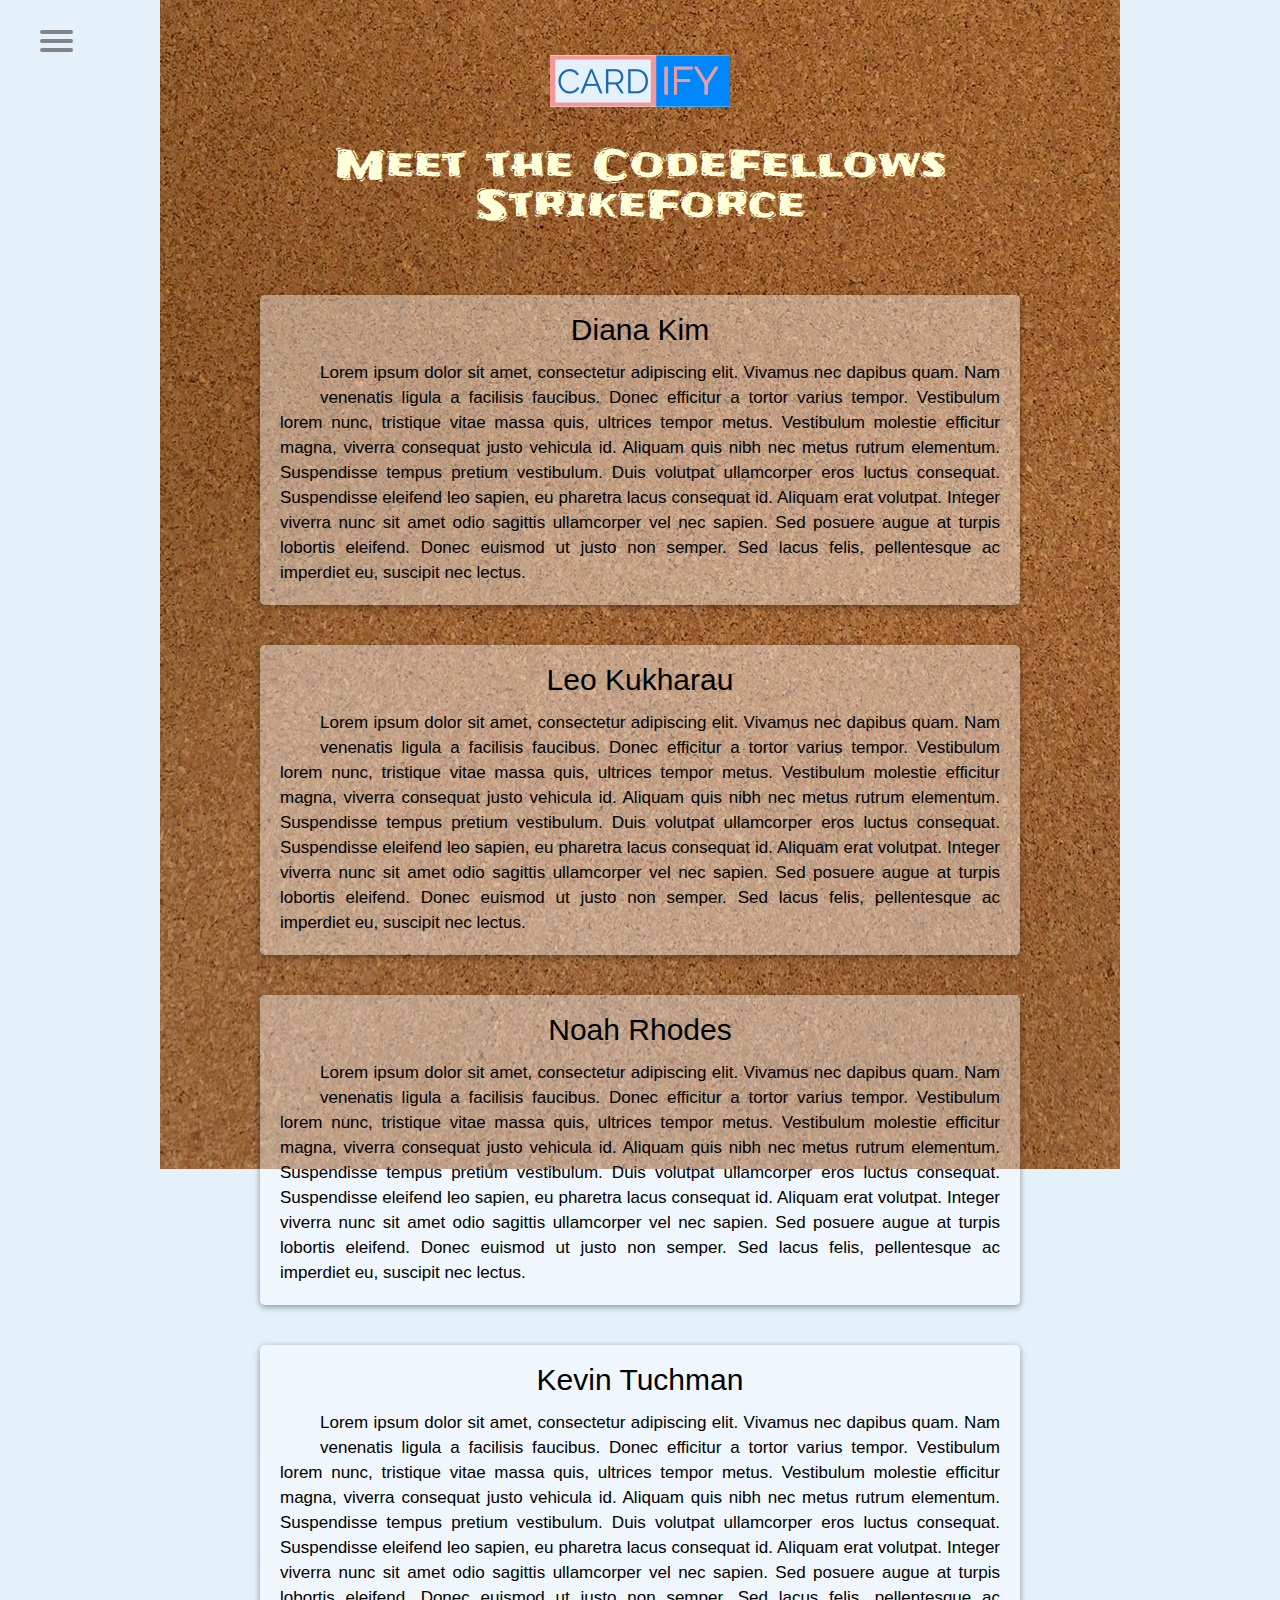
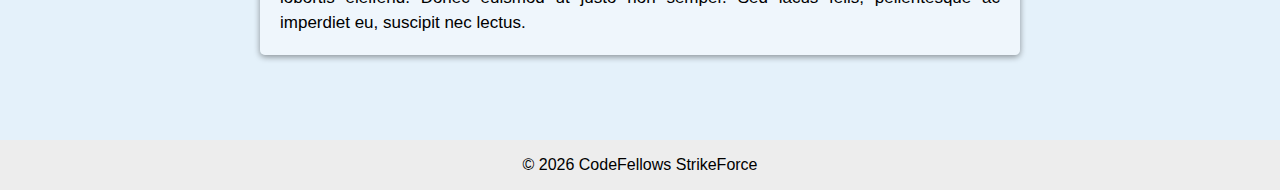
==== about.html @ d4878aa0 "logo in all every html page and markdown, new logo img file, and user stories updated" ====
<!DOCTYPE html>
<html lang="en">
  <head>
    <meta charset="utf-8" />
    <title></title>
    <link href="css/reset.css" type="text/css" rel="stylesheet" />
    <link href="css/layout.css" type="text/css" rel="stylesheet" />
    <link href="css/about.css" type="text/css" rel="stylesheet" />
    <link rel="icon" href="https://img.icons8.com/ios/100/000000/flashcards.png" type="image/x-icon">
  </head>

  <body>
    <header>
      <nav role="navigation">
        <div id="menuToggle">
          <input type="checkbox" />
          <span></span>
          <span></span>
          <span></span>
          <ul id="menu">
            <li><a href="index.html">START</a></li>
            <li><a href="add_new.html">ADD NEW CARDS</a></li>
            <li class="active"><a href="about.html">ABOUT</a></li>
          </ul>
        </div>
      </nav>
    </header>

    <main>
        <img id="cardify-logo" src="img/logo.png" alt="logo" title="cardify" />
      <div class="flex-container">
         <h1>Meet the CodeFellows StrikeForce</h1>
        <section>
          <h4>Diana Kim</h4>
          <a href="https://www.linkedin.com/in/diana-j-kim/"><img src="http://placehold.it/200x200"  alt=""></a>
          <p>Lorem ipsum dolor sit amet, consectetur adipiscing elit. Vivamus nec dapibus quam. Nam venenatis ligula a facilisis faucibus. Donec efficitur a tortor varius tempor. Vestibulum lorem nunc, tristique vitae massa quis, ultrices tempor metus. Vestibulum molestie efficitur magna, viverra consequat justo vehicula id. Aliquam quis nibh nec metus rutrum elementum. Suspendisse tempus pretium vestibulum. Duis volutpat ullamcorper eros luctus consequat. Suspendisse eleifend leo sapien, eu pharetra lacus consequat id. Aliquam erat volutpat. Integer viverra nunc sit amet odio sagittis ullamcorper vel nec sapien. Sed posuere augue at turpis lobortis eleifend. Donec euismod ut justo non semper. Sed lacus felis, pellentesque ac imperdiet eu, suscipit nec lectus.</p>
        </section>
        <section>
          <h4>Leo Kukharau</h4>
          <a href="https://www.linkedin.com/in/leo-kukharau/"><img src="http://placehold.it/200x200"  alt=""></a>
          <p>Lorem ipsum dolor sit amet, consectetur adipiscing elit. Vivamus nec dapibus quam. Nam venenatis ligula a facilisis faucibus. Donec efficitur a tortor varius tempor. Vestibulum lorem nunc, tristique vitae massa quis, ultrices tempor metus. Vestibulum molestie efficitur magna, viverra consequat justo vehicula id. Aliquam quis nibh nec metus rutrum elementum. Suspendisse tempus pretium vestibulum. Duis volutpat ullamcorper eros luctus consequat. Suspendisse eleifend leo sapien, eu pharetra lacus consequat id. Aliquam erat volutpat. Integer viverra nunc sit amet odio sagittis ullamcorper vel nec sapien. Sed posuere augue at turpis lobortis eleifend. Donec euismod ut justo non semper. Sed lacus felis, pellentesque ac imperdiet eu, suscipit nec lectus.</p>
        </section>
        <section>
          <h4>Noah Rhodes</h4>
          <a href="https://www.linkedin.com/in/noahmrhodes/"><img src="http://placehold.it/200x200"  alt=""></a>
          <p>Lorem ipsum dolor sit amet, consectetur adipiscing elit. Vivamus nec dapibus quam. Nam venenatis ligula a facilisis faucibus. Donec efficitur a tortor varius tempor. Vestibulum lorem nunc, tristique vitae massa quis, ultrices tempor metus. Vestibulum molestie efficitur magna, viverra consequat justo vehicula id. Aliquam quis nibh nec metus rutrum elementum. Suspendisse tempus pretium vestibulum. Duis volutpat ullamcorper eros luctus consequat. Suspendisse eleifend leo sapien, eu pharetra lacus consequat id. Aliquam erat volutpat. Integer viverra nunc sit amet odio sagittis ullamcorper vel nec sapien. Sed posuere augue at turpis lobortis eleifend. Donec euismod ut justo non semper. Sed lacus felis, pellentesque ac imperdiet eu, suscipit nec lectus.</p>
        </section>
        <section>
          <h4>Kevin Tuchman</h4>
          <a href="https://www.linkedin.com/in/kevin-tuchman-bb1125190/"><img src="http://placehold.it/200x200"  alt=""></a>
          <p>Lorem ipsum dolor sit amet, consectetur adipiscing elit. Vivamus nec dapibus quam. Nam venenatis ligula a facilisis faucibus. Donec efficitur a tortor varius tempor. Vestibulum lorem nunc, tristique vitae massa quis, ultrices tempor metus. Vestibulum molestie efficitur magna, viverra consequat justo vehicula id. Aliquam quis nibh nec metus rutrum elementum. Suspendisse tempus pretium vestibulum. Duis volutpat ullamcorper eros luctus consequat. Suspendisse eleifend leo sapien, eu pharetra lacus consequat id. Aliquam erat volutpat. Integer viverra nunc sit amet odio sagittis ullamcorper vel nec sapien. Sed posuere augue at turpis lobortis eleifend. Donec euismod ut justo non semper. Sed lacus felis, pellentesque ac imperdiet eu, suscipit nec lectus.</p>
        </section>
      </div>
    </main>

    <footer>
        <p id="year"></p>
    </footer>

    <script type="text/javascript" src="js/app.js"></script>
  </body>
</html>
---- css/layout.css ----
/* THIS FILE CONTAINS STYLING THAT IS APPLIED TO ALL PAGES:
please use it for stuff like headers, footers, nav etc that is not unique to one page */

@import url('https://fonts.googleapis.com/css?family=Frijole|Gloria+Hallelujah&display=swap');

html {
  font-family: "Avenir Next", "Avenir", sans-serif;
  background: #e4f1fa;
}

/* HEADER - START */
header {
  height: 0px;
}

/* NAV - HAMBURGER MENU - START */
#menuToggle {
  display: block;
  width: 100px;
  position: relative;
  top: 30px;
  left: 40px;
  z-index: 1;
  user-select: none; /* prevent text selection */
}
#menuToggle input {
  width: 40px;
  height: 32px;
  position: absolute;
  top: -7px;
  left: -5px;
  cursor: pointer;
  opacity: 0; /* hide this */
  z-index: 2; /* and place it over the hamburger */
  -webkit-touch-callout: none;
}
#menuToggle span {
  display: block;
  width: 33px;
  height: 4px;
  margin-bottom: 5px;
  position: relative;
  background: #838383;
  border-radius: 3px;
  z-index: 1;
  transform-origin: 4px 0px;
  transition: transform 0.5s cubic-bezier(0.77,0.2,0.05,1.0),
              background 0.5s cubic-bezier(0.77,0.2,0.05,1.0),
              opacity 0.55s ease;
}
#menuToggle span:first-child {
  transform-origin: 0% 0%;
}
#menuToggle span:nth-last-child(2) {
  transform-origin: 0% 100%;
}
/* Transform all the slices of hamburger into a crossmark */
#menuToggle input:checked ~ span {
  opacity: 1;
  transform: rotate(45deg) translate(-2px, -1px);
  background: #232323;
}
 /* But hide the middle one */
#menuToggle input:checked ~ span:nth-last-child(3) {
  opacity: 0;
  transform: rotate(0deg) scale(0.2, 0.2);
}
/* The last one should go the other direction */
#menuToggle input:checked ~ span:nth-last-child(2) {
  transform: rotate(-45deg) translate(0, -1px);
}
#menu {
  position: absolute;
  width: 200px;
  min-height: 1100px;
  margin: -100px 0 0 -50px;
  padding: 50px;
  padding-left: 30px;
  padding-top: 125px;
  background: #e4f1fa;
  list-style-type: none;
  -webkit-font-smoothing: antialiased; /* to stop flickering of text in safari */
  transform-origin: 0% 0%;
  transform: translate(-100%, 0);
  transition: transform 0.5s cubic-bezier(0.77,0.2,0.05,1.0);
}
#menu li {
  padding: 10px 0;
  font-size: 22px;
  overflow: hidden;
  white-space: nowrap;
}
#menu a {
  text-decoration: none;
  color: #232323;
  transition: color 0.3s ease;
}
#menu a:hover {
  color: rgb(5, 2, 177);
}
/* To make it slide in from the left */
#menuToggle input:checked ~ ul {
  transform: none;
}
/* NAV - HAMBURGER MENU - END */
/* HEADER - END */

/* MAIN - START*/
main {
  width: 960px;
  min-height: 1200px;
  margin: 0 auto;
  padding: 50px 0;
  text-align: center;
  background-image: url("../img/cork_board.jpg");
  background-repeat: no-repeat;
  background-attachment: fixed;
  background-position: center;
}

h1 {
  margin-bottom: 50px;
  font-family: 'Frijole', cursive;
  font-size: 40px;
  color: #ffffd9;
}
/* MAIN - END*/

/* FOOTER - START*/
footer {
  width: 100%;
  height: 50px;
  line-height: 50px;
  background: #ededed;
  text-align: center;
}
/* FOOTER - END*/

/* STYLING CLASSES */
/* post-it note style */
.post-it {
  display: flex;
  justify-content: center;
  align-items: center;
  font-family: 'Gloria Hallelujah', cursive;
  font-size: 25px;
  line-height: 30px;
  border: 1px solid #E8E8E8; 
  border-bottom-right-radius: 60px 5px; 
  background: -webkit-linear-gradient(-45deg, #f8f893 81%,#f5f591 82%,#f5f58d 82%,#f7f7c2 100%);
  box-shadow: 0px 2px 6px 0px rgba(0,0,0,0.4);
}
---- css/about.css ----
/* THIS FILE CONTAINS STYLING THAT IS UNIQUE TO about.html:
please use it for stuff like images, paragrphs etc that is unique to this page */

#cardify-logo {
  padding-top: 5px;
  padding-bottom: 20px;
  margin: auto;
}

.flex-container {
  display: flex;
  flex-direction: row;
  flex-wrap: wrap;
  justify-content: center;
  margin: 15px;
}

.flex-container > section {
  width: 720px;
  margin: 20px;
  padding: 20px;
  background: rgba(255, 255, 255, 0.4);
  box-shadow: 0px 2px 6px 0px rgba(0,0,0,0.4);
  border-radius: 5px;
}

.flex-container > section > h4 {
  font-size: 30px;
  margin-bottom: 15px;
}

.flex-container > section > a {
  float: left;
  margin: 10px 30px 10px 10px;
  box-shadow: 0px 2px 6px 0px rgba(0,0,0,0.4);
}

.flex-container > section > p {
  text-align: justify;
  font-size: 17px;
  line-height: 25px;
}
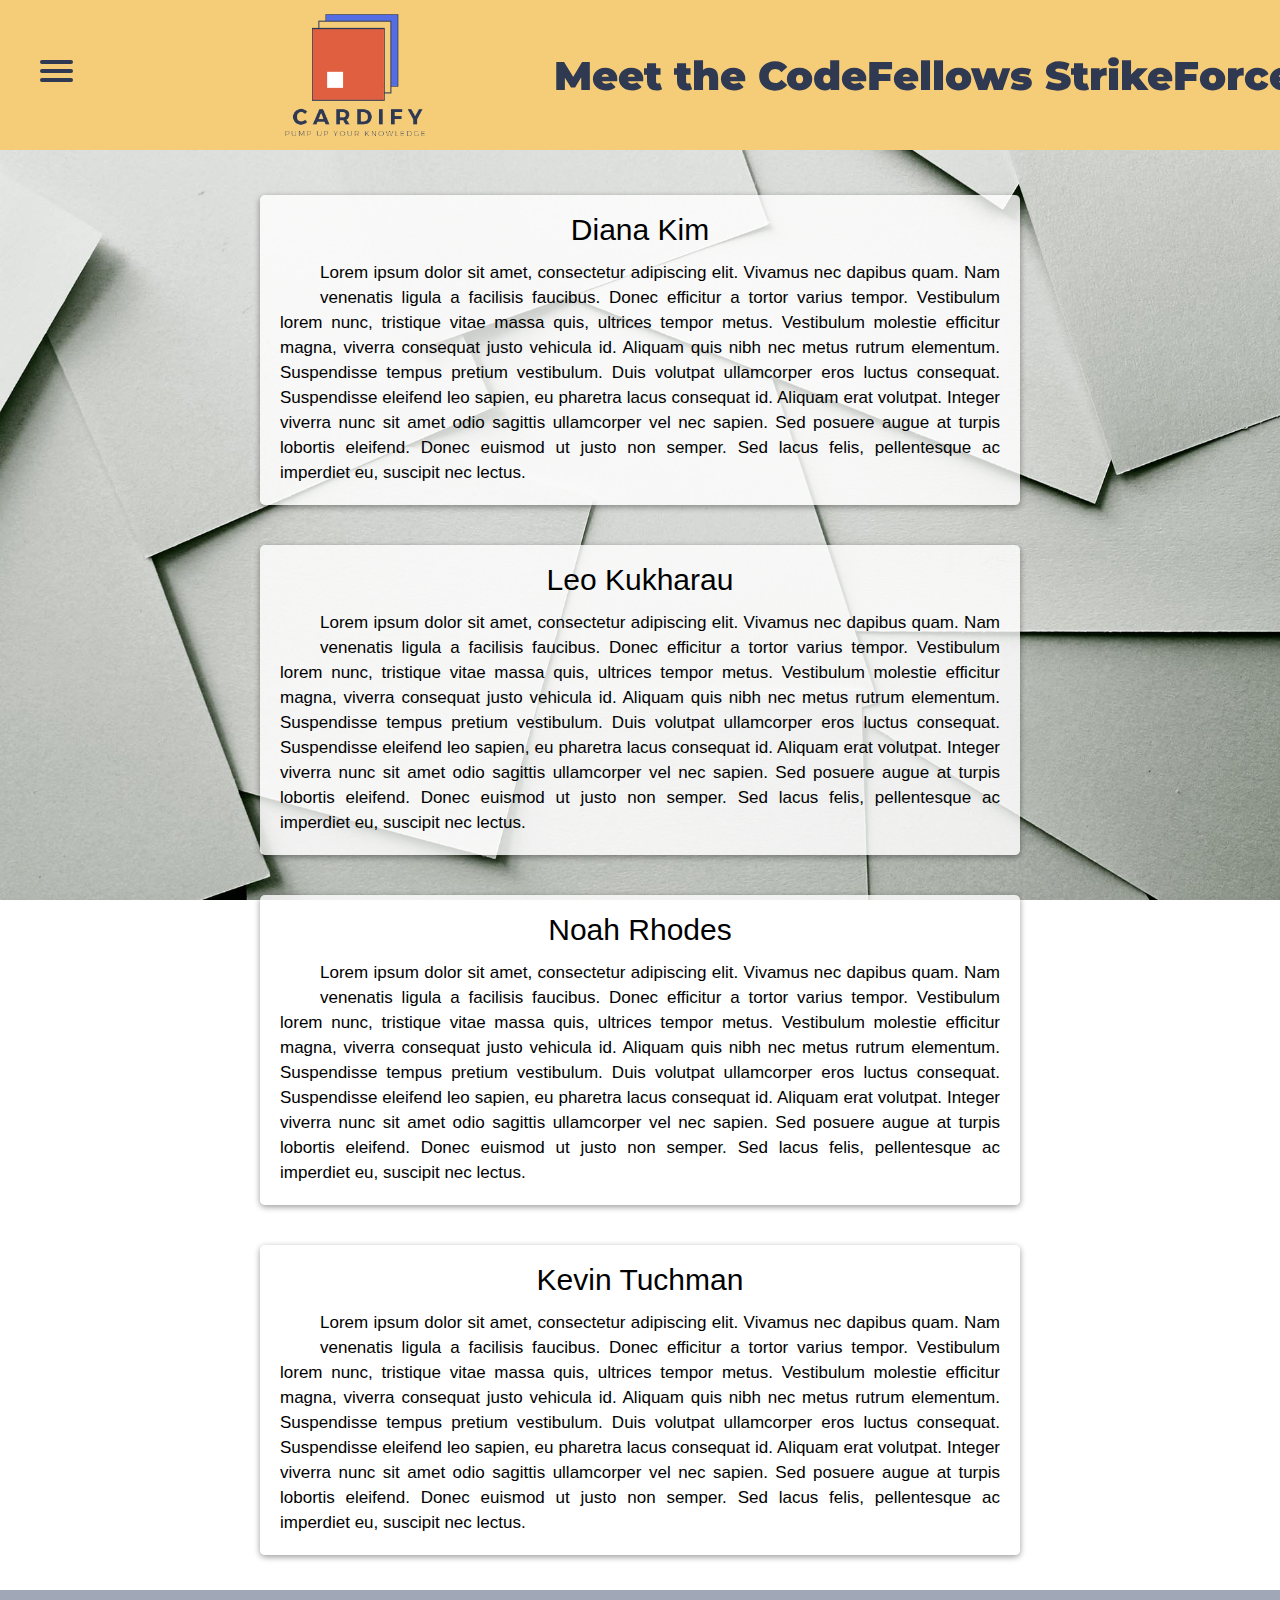
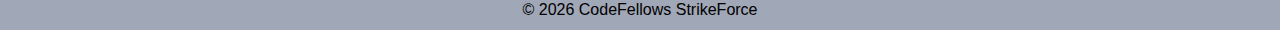
==== commit 792ece78: "new CSS mockup" ====
--- a/about.html
+++ b/about.html
@@ -11,6 +11,8 @@
 
   <body>
     <header>
+      <a href="index.html" ><img id="cardify-logo" src="img/logo_cardify.png" alt="logo" title="cardify" /></a>
+      <h1>Meet the CodeFellows StrikeForce</h1>
       <nav role="navigation">
         <div id="menuToggle">
           <input type="checkbox" />
@@ -27,9 +29,7 @@
     </header>
 
     <main>
-        <img id="cardify-logo" src="img/logo.png" alt="logo" title="cardify" />
       <div class="flex-container">
-         <h1>Meet the CodeFellows StrikeForce</h1>
         <section>
           <h4>Diana Kim</h4>
           <a href="https://www.linkedin.com/in/diana-j-kim/"><img src="http://placehold.it/200x200"  alt=""></a>
--- a/css/layout.css
+++ b/css/layout.css
@@ -1,24 +1,37 @@
 /* THIS FILE CONTAINS STYLING THAT IS APPLIED TO ALL PAGES:
 please use it for stuff like headers, footers, nav etc that is not unique to one page */
-
-@import url('https://fonts.googleapis.com/css?family=Frijole|Gloria+Hallelujah&display=swap');
-
+@import url('https://fonts.googleapis.com/css?family=Montserrat|Source+Sans+Pro+Frijole|Gloria+Hallelujah&display=swap');
 html {
   font-family: "Avenir Next", "Avenir", sans-serif;
-  background: #e4f1fa;
+  background: url('../img/background_newspaper.jpg') no-repeat fixed;;
+  background-size: cover;
+}
+
+body {
+  position: relative;
+  min-height: 100vh;
 }
 
 /* HEADER - START */
 header {
-  height: 0px;
+  position: fixed;
+  width: 100%;
+  height: 150px;
+  background: #f5cd79;
+  z-index: 3;
+}
+header img {
+  position: relative;
+  left: 280px;
+  width: 150px;
 }
 
 /* NAV - HAMBURGER MENU - START */
 #menuToggle {
   display: block;
   width: 100px;
-  position: relative;
-  top: 30px;
+  position: fixed;
+  top: 60px;
   left: 40px;
   z-index: 1;
   user-select: none; /* prevent text selection */
@@ -40,7 +53,7 @@
   height: 4px;
   margin-bottom: 5px;
   position: relative;
-  background: #838383;
+  background: #303952;
   border-radius: 3px;
   z-index: 1;
   transform-origin: 4px 0px;
@@ -58,7 +71,7 @@
 #menuToggle input:checked ~ span {
   opacity: 1;
   transform: rotate(45deg) translate(-2px, -1px);
-  background: #232323;
+  background: #303952;
 }
  /* But hide the middle one */
 #menuToggle input:checked ~ span:nth-last-child(3) {
@@ -72,12 +85,12 @@
 #menu {
   position: absolute;
   width: 200px;
-  min-height: 1100px;
-  margin: -100px 0 0 -50px;
+  min-height: 100vh;
+  margin: -100px 0 0 -40px;
   padding: 50px;
   padding-left: 30px;
   padding-top: 125px;
-  background: #e4f1fa;
+  background: #ffffff;
   list-style-type: none;
   -webkit-font-smoothing: antialiased; /* to stop flickering of text in safari */
   transform-origin: 0% 0%;
@@ -92,11 +105,12 @@
 }
 #menu a {
   text-decoration: none;
-  color: #232323;
-  transition: color 0.3s ease;
+  color: #303952;
+  border-bottom: 2px solid transparent;
+  transition: border-bottom 0.3s ease 0s;
 }
 #menu a:hover {
-  color: rgb(5, 2, 177);
+  border-bottom: 2px solid #e15f41;
 }
 /* To make it slide in from the left */
 #menuToggle input:checked ~ ul {
@@ -108,30 +122,61 @@
 /* MAIN - START*/
 main {
   width: 960px;
-  min-height: 1200px;
   margin: 0 auto;
-  padding: 50px 0;
+  padding: 160px 0 2.5rem 0;
   text-align: center;
-  background-image: url("../img/cork_board.jpg");
-  background-repeat: no-repeat;
-  background-attachment: fixed;
-  background-position: center;
+}
+
+.content-wrapper {
+  width: 780px;
+  margin: 20px auto;
+  padding: 20px;
+  background: rgba(255, 255, 255, 0.6);
+  box-shadow: 0px 2px 6px 0px rgba(0,0,0,0.4);
+  border-radius: 5px;
 }
 
 h1 {
-  margin-bottom: 50px;
-  font-family: 'Frijole', cursive;
+  position: relative;
+  display: inline;
+  left: 400px;
+  top: -60px;
+  font-family: 'Montserrat', sans-serif;
   font-size: 40px;
-  color: #ffffd9;
+  font-weight: 900;
+  color: #303952;
 }
+
+button {
+  padding: 10px 45px;
+  margin: 5px 10px;
+  background: #f5cd79;
+  outline: none;
+  border: none;
+  border-radius: 5px;
+  color: #00069D;
+  font-size: 16px;
+  font-weight: 600;
+  font-family: "Montserrat", sans-serif;
+}
+button:hover {
+  transition: 0.2s ease 0s;
+  background: #f0b53a;
+}
+button:active {
+  
+}
+
 /* MAIN - END*/
 
 /* FOOTER - START*/
 footer {
+  position: absolute;
+  bottom: 0;
   width: 100%;
-  height: 50px;
-  line-height: 50px;
-  background: #ededed;
+  height: 2.5rem;
+  line-height: 2.5rem;
+  background: #a0a7b6;
   text-align: center;
 }
 /* FOOTER - END*/
@@ -147,6 +192,7 @@
   line-height: 30px;
   border: 1px solid #E8E8E8; 
   border-bottom-right-radius: 60px 5px; 
-  background: -webkit-linear-gradient(-45deg, #f8f893 81%,#f5f591 82%,#f5f58d 82%,#f7f7c2 100%);
-  box-shadow: 0px 2px 6px 0px rgba(0,0,0,0.4);
-}+  /* background: -webkit-linear-gradient(-45deg, #f8f893 81%,#f5f591 82%,#f5f58d 82%,#f7f7c2 100%); */
+  background: white;
+  box-shadow: 3px 2px 6px 2px rgba(0,0,0,0.4);
+}
--- a/css/about.css
+++ b/css/about.css
@@ -1,11 +1,5 @@
 /* THIS FILE CONTAINS STYLING THAT IS UNIQUE TO about.html:
 please use it for stuff like images, paragrphs etc that is unique to this page */
-
-#cardify-logo {
-  padding-top: 5px;
-  padding-bottom: 20px;
-  margin: auto;
-}
 
 .flex-container {
   display: flex;
@@ -19,7 +13,7 @@
   width: 720px;
   margin: 20px;
   padding: 20px;
-  background: rgba(255, 255, 255, 0.4);
+  background: rgba(255, 255, 255, 0.8);
   box-shadow: 0px 2px 6px 0px rgba(0,0,0,0.4);
   border-radius: 5px;
 }
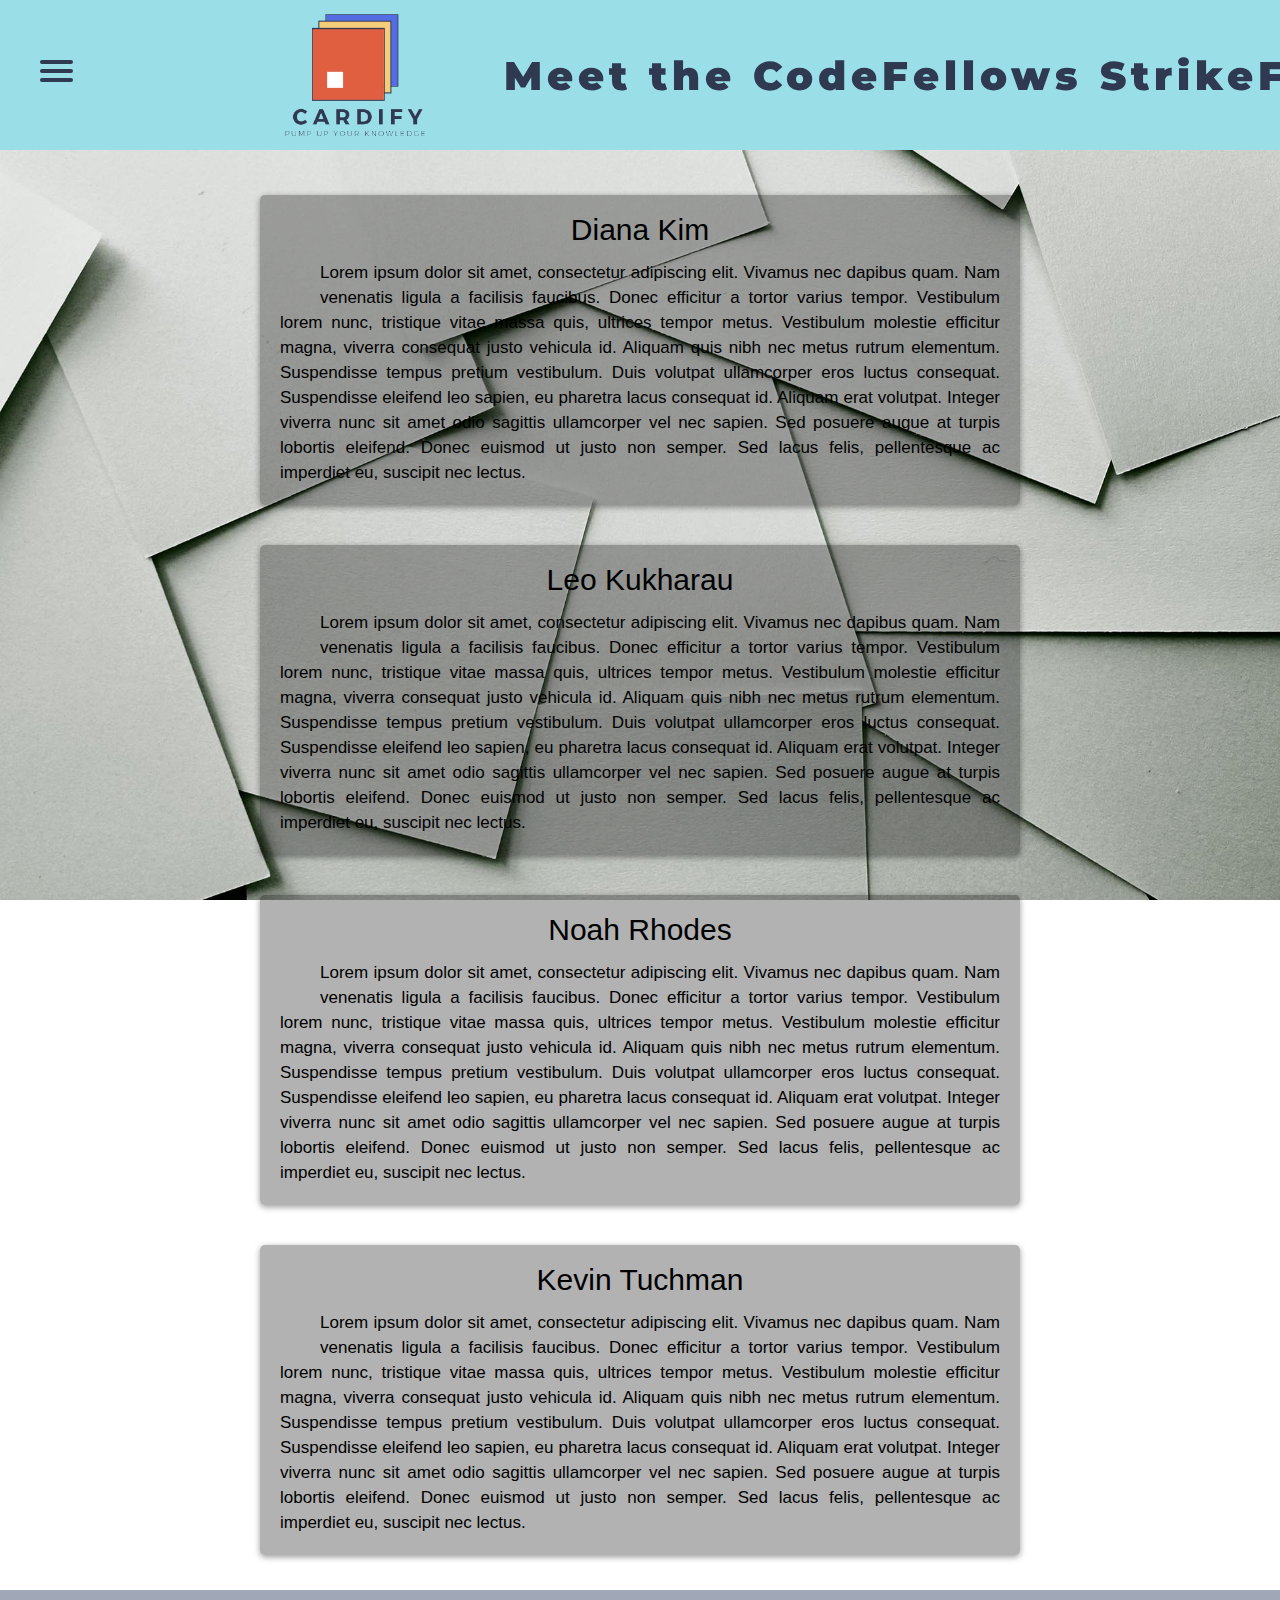
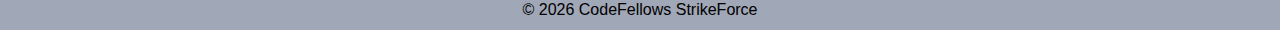
==== commit f1544170: "new color scheme" ====
--- a/about.html
+++ b/about.html
@@ -11,7 +11,7 @@
 
   <body>
     <header>
-      <a href="index.html" ><img id="cardify-logo" src="img/logo_cardify.png" alt="logo" title="cardify" /></a>
+      <a href="index.html" ><img id="cardify-logo" src="img/logo_cardify.png" alt="logo" /></a>
       <h1>Meet the CodeFellows StrikeForce</h1>
       <nav role="navigation">
         <div id="menuToggle">
--- a/css/layout.css
+++ b/css/layout.css
@@ -1,6 +1,6 @@
 /* THIS FILE CONTAINS STYLING THAT IS APPLIED TO ALL PAGES:
 please use it for stuff like headers, footers, nav etc that is not unique to one page */
-@import url('https://fonts.googleapis.com/css?family=Montserrat|Source+Sans+Pro+Frijole|Gloria+Hallelujah&display=swap');
+@import url('https://fonts.googleapis.com/css?family=Mali|Bevan|Montserrat|Source+Sans+Pro+Frijole|Gloria+Hallelujah&display=swap');
 html {
   font-family: "Avenir Next", "Avenir", sans-serif;
   background: url('../img/background_newspaper.jpg') no-repeat fixed;;
@@ -17,12 +17,16 @@
   position: fixed;
   width: 100%;
   height: 150px;
-  background: #f5cd79;
+  background-color: #9adfe7;
   z-index: 3;
 }
+header > a {
+  position: relative;
+  left: 280px;
+  width: 150px;
+}
+
 header img {
-  position: relative;
-  left: 280px;
   width: 150px;
 }
 
@@ -67,6 +71,7 @@
 #menuToggle span:nth-last-child(2) {
   transform-origin: 0% 100%;
 }
+
 /* Transform all the slices of hamburger into a crossmark */
 #menuToggle input:checked ~ span {
   opacity: 1;
@@ -90,7 +95,8 @@
   padding: 50px;
   padding-left: 30px;
   padding-top: 125px;
-  background: #ffffff;
+  /* background: #ffffff; */
+  background: rgba(255, 255, 255, 0.6);
   list-style-type: none;
   -webkit-font-smoothing: antialiased; /* to stop flickering of text in safari */
   transform-origin: 0% 0%;
@@ -131,7 +137,7 @@
   width: 780px;
   margin: 20px auto;
   padding: 20px;
-  background: rgba(255, 255, 255, 0.6);
+  background: rgba(0, 0, 0, 0.3);
   box-shadow: 0px 2px 6px 0px rgba(0,0,0,0.4);
   border-radius: 5px;
 }
@@ -139,9 +145,11 @@
 h1 {
   position: relative;
   display: inline;
-  left: 400px;
+  left: 350px;
   top: -60px;
+  /* font-family: 'Bevan', cursive; */
   font-family: 'Montserrat', sans-serif;
+  letter-spacing: 5px;
   font-size: 40px;
   font-weight: 900;
   color: #303952;
@@ -150,21 +158,23 @@
 button {
   padding: 10px 45px;
   margin: 5px 10px;
-  background: #f5cd79;
+  background: #e15f41;
   outline: none;
   border: none;
   border-radius: 5px;
-  color: #00069D;
+  color: white;
   font-size: 16px;
   font-weight: 600;
   font-family: "Montserrat", sans-serif;
+  cursor: pointer;
 }
 button:hover {
   transition: 0.2s ease 0s;
   background: #f0b53a;
 }
 button:active {
-  
+  transition: 0s;
+  transform: translateY(3px);
 }
 
 /* MAIN - END*/
@@ -184,15 +194,20 @@
 /* STYLING CLASSES */
 /* post-it note style */
 .post-it {
+  color: black;
   display: flex;
   justify-content: center;
   align-items: center;
   font-family: 'Gloria Hallelujah', cursive;
   font-size: 25px;
   line-height: 30px;
-  border: 1px solid #E8E8E8; 
+  /* padding: 10px; */
+  /* border: 1px solid #E8E8E8;  */
   border-bottom-right-radius: 60px 5px; 
   /* background: -webkit-linear-gradient(-45deg, #f8f893 81%,#f5f591 82%,#f5f58d 82%,#f7f7c2 100%); */
-  background: white;
-  box-shadow: 3px 2px 6px 2px rgba(0,0,0,0.4);
-}
+  /* background-color: white; */
+  background: url('../img/paper_texture.jpg');
+  background-repeat: no-repeat;
+  background-size: cover;
+  box-shadow: 3px 2px 6px 2px rgba(0,0,0,0.5);
+}
--- a/css/about.css
+++ b/css/about.css
@@ -13,7 +13,7 @@
   width: 720px;
   margin: 20px;
   padding: 20px;
-  background: rgba(255, 255, 255, 0.8);
+  background: rgba(0, 0, 0, 0.3);
   box-shadow: 0px 2px 6px 0px rgba(0,0,0,0.4);
   border-radius: 5px;
 }
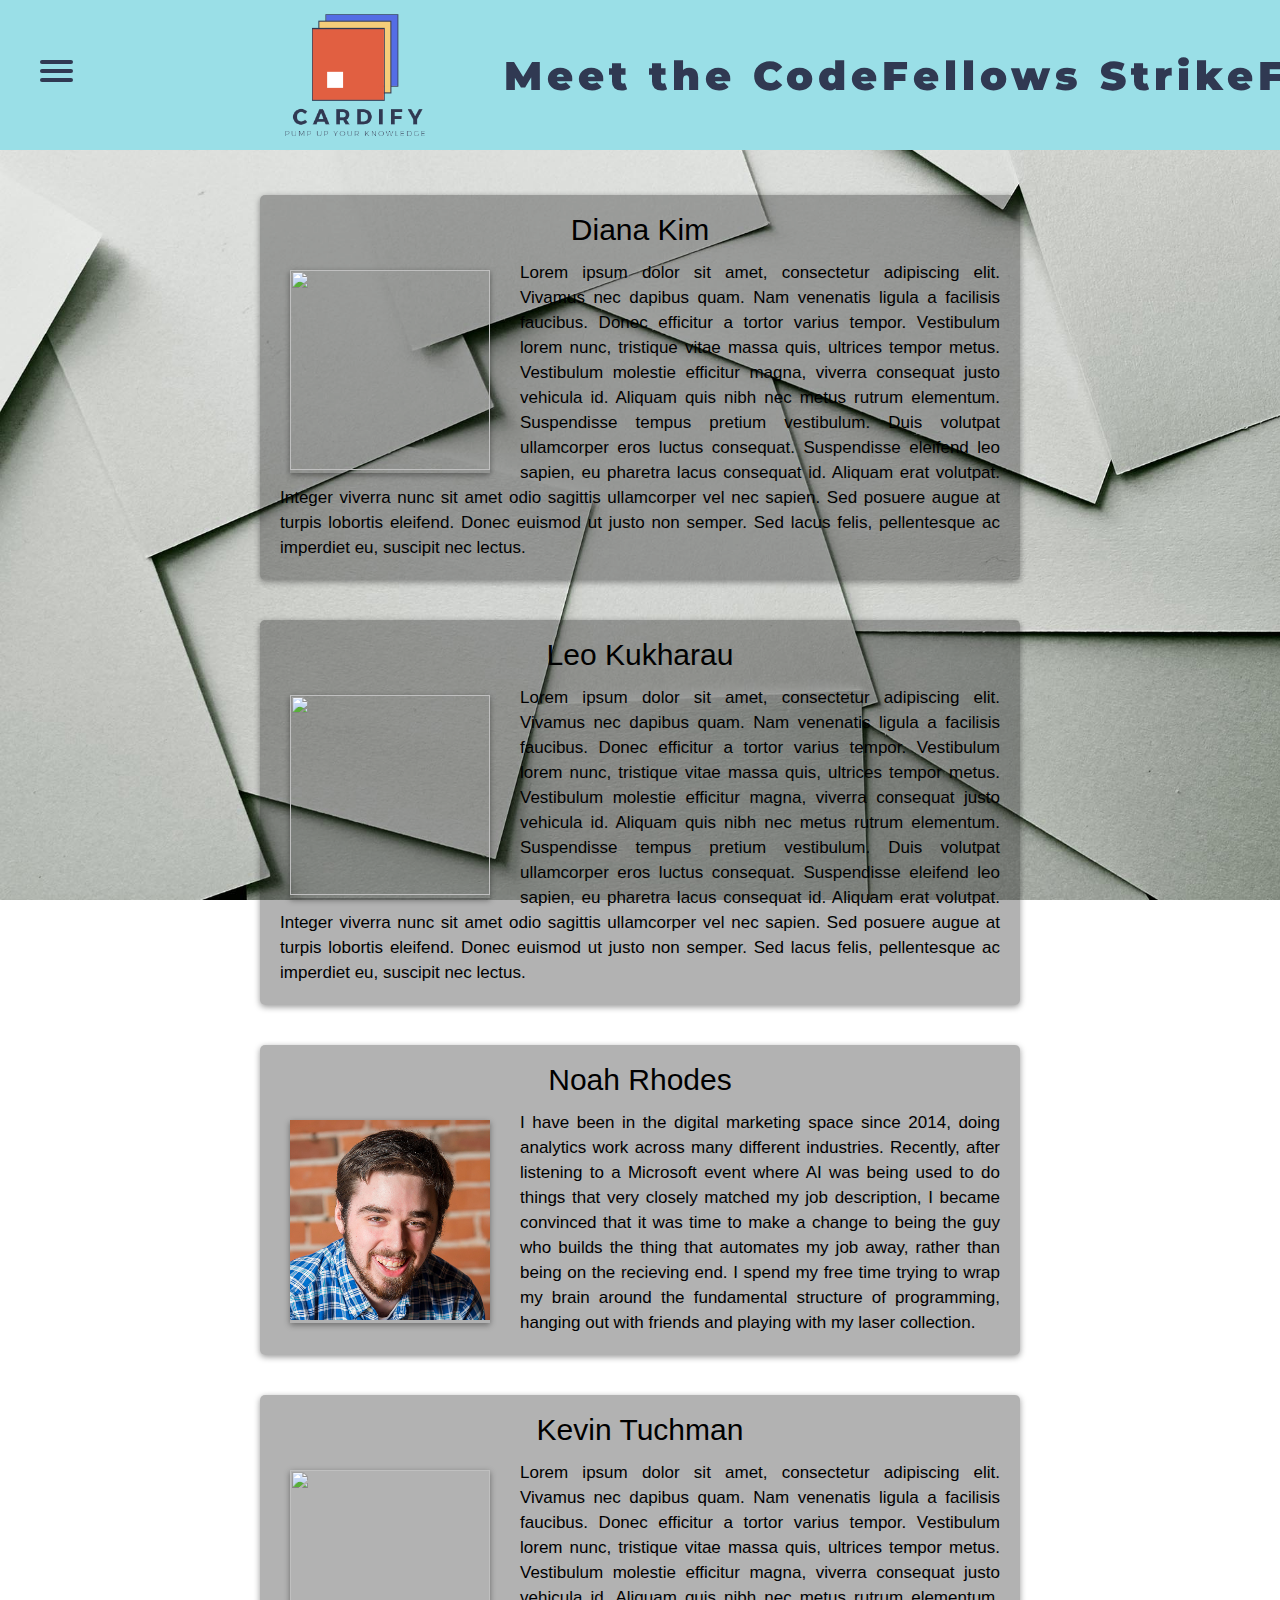
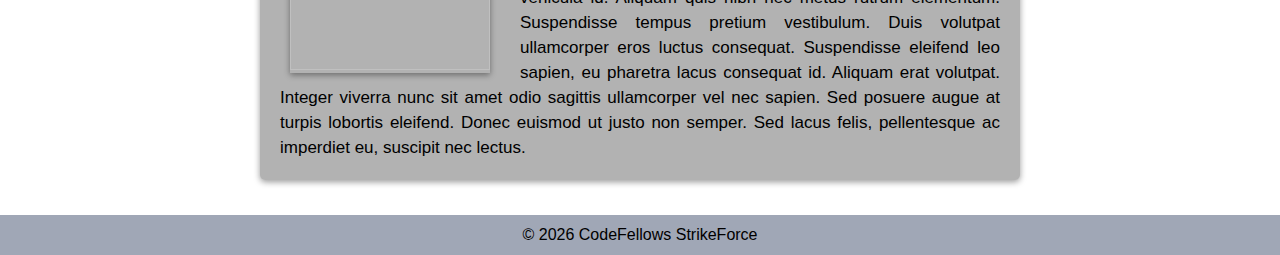
==== commit 9f7b1daa: "added profile stuff" ====
--- a/about.html
+++ b/about.html
@@ -32,22 +32,22 @@
       <div class="flex-container">
         <section>
           <h4>Diana Kim</h4>
-          <a href="https://www.linkedin.com/in/diana-j-kim/"><img src="http://placehold.it/200x200"  alt=""></a>
+          <a href="https://www.linkedin.com/in/diana-j-kim/"><img src="http://placehold.it/200x200" class="profile-pic" alt=""></a>
           <p>Lorem ipsum dolor sit amet, consectetur adipiscing elit. Vivamus nec dapibus quam. Nam venenatis ligula a facilisis faucibus. Donec efficitur a tortor varius tempor. Vestibulum lorem nunc, tristique vitae massa quis, ultrices tempor metus. Vestibulum molestie efficitur magna, viverra consequat justo vehicula id. Aliquam quis nibh nec metus rutrum elementum. Suspendisse tempus pretium vestibulum. Duis volutpat ullamcorper eros luctus consequat. Suspendisse eleifend leo sapien, eu pharetra lacus consequat id. Aliquam erat volutpat. Integer viverra nunc sit amet odio sagittis ullamcorper vel nec sapien. Sed posuere augue at turpis lobortis eleifend. Donec euismod ut justo non semper. Sed lacus felis, pellentesque ac imperdiet eu, suscipit nec lectus.</p>
         </section>
         <section>
           <h4>Leo Kukharau</h4>
-          <a href="https://www.linkedin.com/in/leo-kukharau/"><img src="http://placehold.it/200x200"  alt=""></a>
+          <a href="https://www.linkedin.com/in/leo-kukharau/"><img src="http://placehold.it/200x200" class="profile-pic"   alt=""></a>
           <p>Lorem ipsum dolor sit amet, consectetur adipiscing elit. Vivamus nec dapibus quam. Nam venenatis ligula a facilisis faucibus. Donec efficitur a tortor varius tempor. Vestibulum lorem nunc, tristique vitae massa quis, ultrices tempor metus. Vestibulum molestie efficitur magna, viverra consequat justo vehicula id. Aliquam quis nibh nec metus rutrum elementum. Suspendisse tempus pretium vestibulum. Duis volutpat ullamcorper eros luctus consequat. Suspendisse eleifend leo sapien, eu pharetra lacus consequat id. Aliquam erat volutpat. Integer viverra nunc sit amet odio sagittis ullamcorper vel nec sapien. Sed posuere augue at turpis lobortis eleifend. Donec euismod ut justo non semper. Sed lacus felis, pellentesque ac imperdiet eu, suscipit nec lectus.</p>
         </section>
         <section>
           <h4>Noah Rhodes</h4>
-          <a href="https://www.linkedin.com/in/noahmrhodes/"><img src="http://placehold.it/200x200"  alt=""></a>
-          <p>Lorem ipsum dolor sit amet, consectetur adipiscing elit. Vivamus nec dapibus quam. Nam venenatis ligula a facilisis faucibus. Donec efficitur a tortor varius tempor. Vestibulum lorem nunc, tristique vitae massa quis, ultrices tempor metus. Vestibulum molestie efficitur magna, viverra consequat justo vehicula id. Aliquam quis nibh nec metus rutrum elementum. Suspendisse tempus pretium vestibulum. Duis volutpat ullamcorper eros luctus consequat. Suspendisse eleifend leo sapien, eu pharetra lacus consequat id. Aliquam erat volutpat. Integer viverra nunc sit amet odio sagittis ullamcorper vel nec sapien. Sed posuere augue at turpis lobortis eleifend. Donec euismod ut justo non semper. Sed lacus felis, pellentesque ac imperdiet eu, suscipit nec lectus.</p>
+          <a href="https://www.linkedin.com/in/noahmrhodes/"><img src="img/noah.png" class="profile-pic" alt=""></a>
+          <p>I have been in the digital marketing space since 2014, doing analytics work across many different industries. Recently, after listening to a Microsoft event where AI was being used to do things that very closely matched my job description, I became convinced that it was time to make a change to being the guy who builds the thing that automates my job away, rather than being on the recieving end. I spend my free time trying to wrap my brain around the fundamental structure of programming, hanging out with friends and playing with my laser collection.</p>
         </section>
         <section>
           <h4>Kevin Tuchman</h4>
-          <a href="https://www.linkedin.com/in/kevin-tuchman-bb1125190/"><img src="http://placehold.it/200x200"  alt=""></a>
+          <a href="https://www.linkedin.com/in/kevin-tuchman-bb1125190/"><img src="http://placehold.it/200x200" class="profile-pic" alt=""></a>
           <p>Lorem ipsum dolor sit amet, consectetur adipiscing elit. Vivamus nec dapibus quam. Nam venenatis ligula a facilisis faucibus. Donec efficitur a tortor varius tempor. Vestibulum lorem nunc, tristique vitae massa quis, ultrices tempor metus. Vestibulum molestie efficitur magna, viverra consequat justo vehicula id. Aliquam quis nibh nec metus rutrum elementum. Suspendisse tempus pretium vestibulum. Duis volutpat ullamcorper eros luctus consequat. Suspendisse eleifend leo sapien, eu pharetra lacus consequat id. Aliquam erat volutpat. Integer viverra nunc sit amet odio sagittis ullamcorper vel nec sapien. Sed posuere augue at turpis lobortis eleifend. Donec euismod ut justo non semper. Sed lacus felis, pellentesque ac imperdiet eu, suscipit nec lectus.</p>
         </section>
       </div>
--- a/css/layout.css
+++ b/css/layout.css
@@ -1,6 +1,6 @@
 /* THIS FILE CONTAINS STYLING THAT IS APPLIED TO ALL PAGES:
 please use it for stuff like headers, footers, nav etc that is not unique to one page */
-@import url('https://fonts.googleapis.com/css?family=Mali|Bevan|Montserrat|Source+Sans+Pro+Frijole|Gloria+Hallelujah&display=swap');
+@import url('https://fonts.googleapis.com/css?family=Bevan|Montserrat|Source+Sans+Pro+Frijole|Gloria+Hallelujah&display=swap');
 html {
   font-family: "Avenir Next", "Avenir", sans-serif;
   background: url('../img/background_newspaper.jpg') no-repeat fixed;;
@@ -95,8 +95,7 @@
   padding: 50px;
   padding-left: 30px;
   padding-top: 125px;
-  /* background: #ffffff; */
-  background: rgba(255, 255, 255, 0.6);
+  background: linear-gradient(to bottom, rgba(255, 255, 255, 1), rgba(255, 255, 255, 0.4), rgba(255, 255, 255, 0));
   list-style-type: none;
   -webkit-font-smoothing: antialiased; /* to stop flickering of text in safari */
   transform-origin: 0% 0%;
@@ -147,7 +146,6 @@
   display: inline;
   left: 350px;
   top: -60px;
-  /* font-family: 'Bevan', cursive; */
   font-family: 'Montserrat', sans-serif;
   letter-spacing: 5px;
   font-size: 40px;
@@ -166,6 +164,7 @@
   font-size: 16px;
   font-weight: 600;
   font-family: "Montserrat", sans-serif;
+  text-transform: uppercase;
   cursor: pointer;
 }
 button:hover {
@@ -201,13 +200,5 @@
   font-family: 'Gloria Hallelujah', cursive;
   font-size: 25px;
   line-height: 30px;
-  /* padding: 10px; */
-  /* border: 1px solid #E8E8E8;  */
   border-bottom-right-radius: 60px 5px; 
-  /* background: -webkit-linear-gradient(-45deg, #f8f893 81%,#f5f591 82%,#f5f58d 82%,#f7f7c2 100%); */
-  /* background-color: white; */
-  background: url('../img/paper_texture.jpg');
-  background-repeat: no-repeat;
-  background-size: cover;
-  box-shadow: 3px 2px 6px 2px rgba(0,0,0,0.5);
-}
+}
--- a/css/about.css
+++ b/css/about.css
@@ -33,4 +33,9 @@
   text-align: justify;
   font-size: 17px;
   line-height: 25px;
+}
+
+.profile-pic{
+  width:200px;
+  height:200px;
 }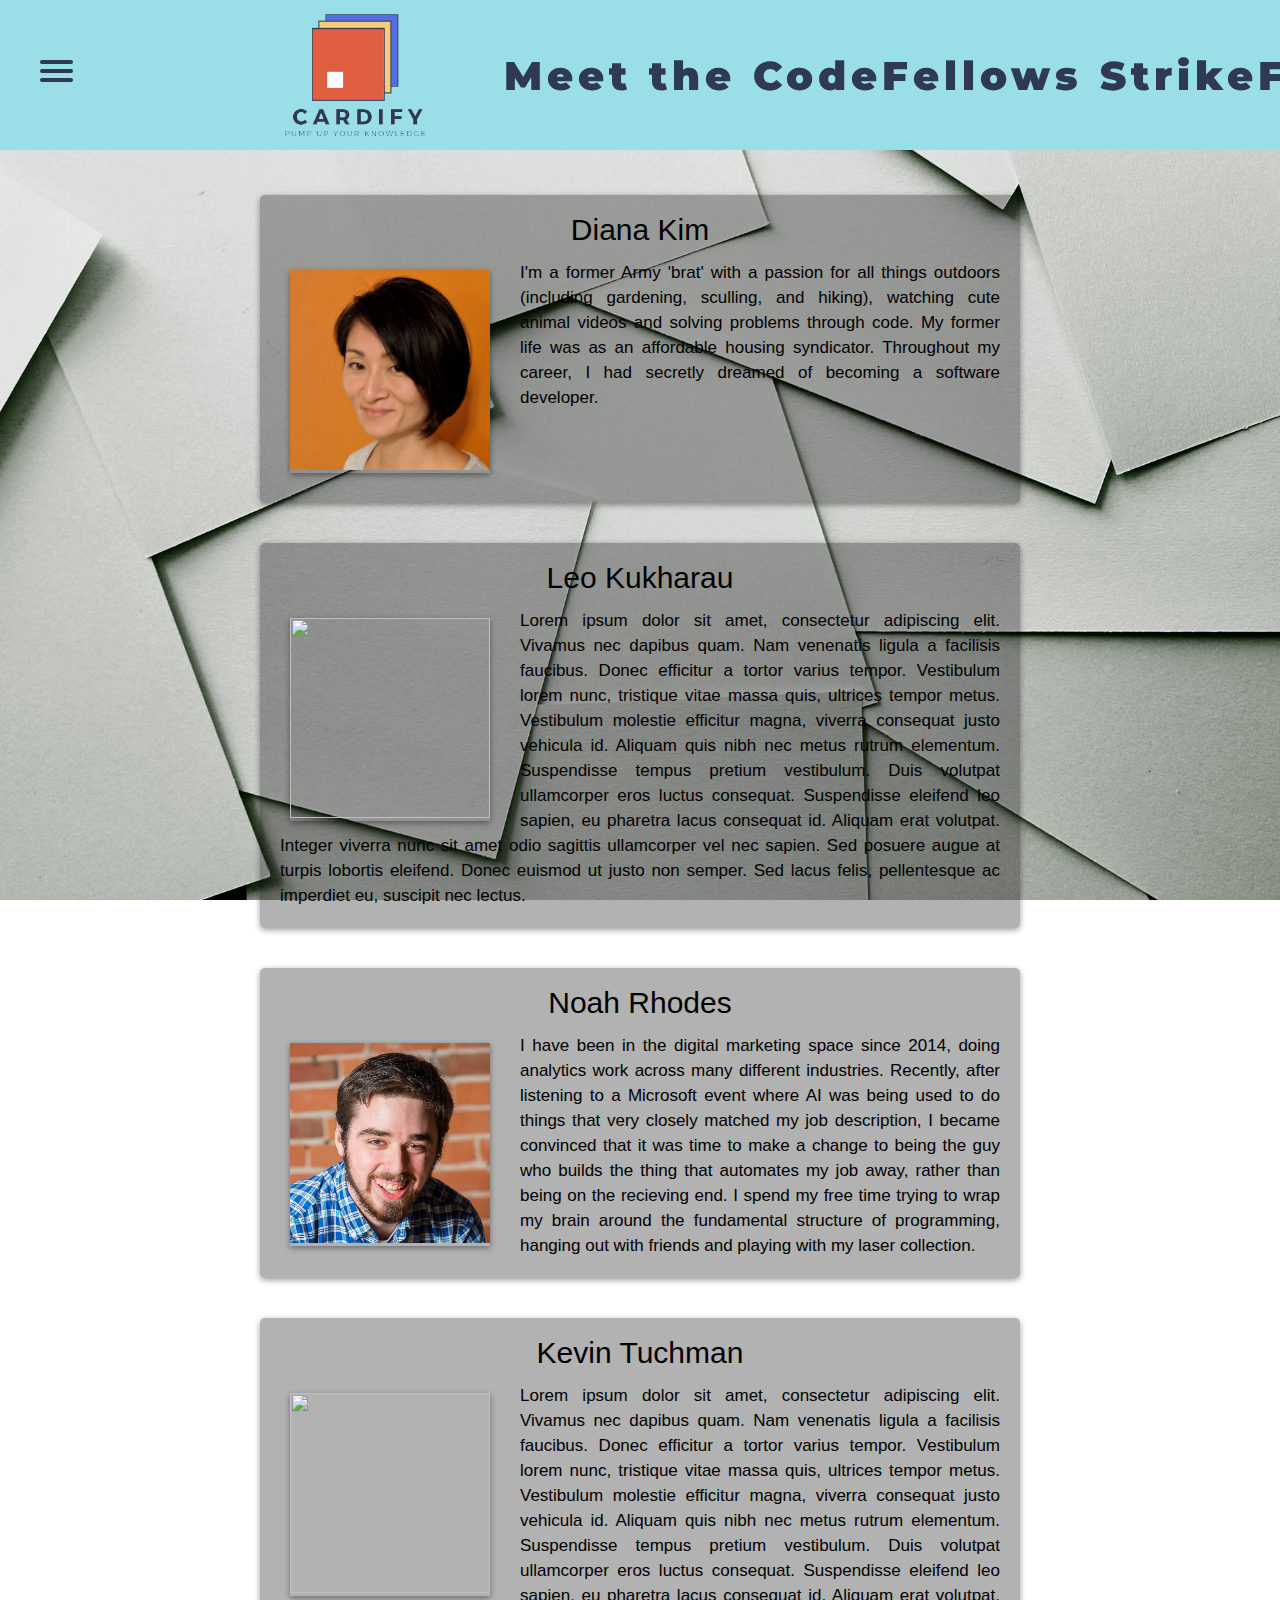
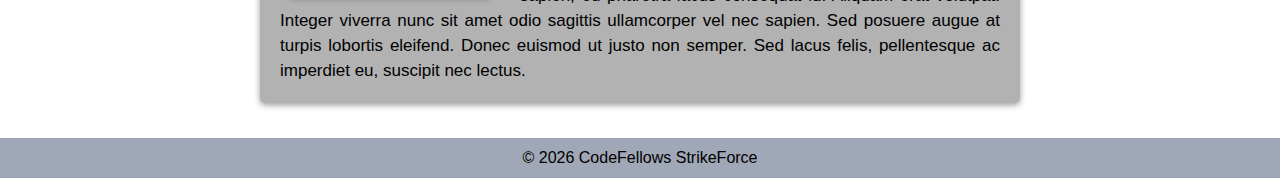
==== commit baad95d5: "Added diana about us content" ====
--- a/about.html
+++ b/about.html
@@ -32,8 +32,8 @@
       <div class="flex-container">
         <section>
           <h4>Diana Kim</h4>
-          <a href="https://www.linkedin.com/in/diana-j-kim/"><img src="http://placehold.it/200x200" class="profile-pic" alt=""></a>
-          <p>Lorem ipsum dolor sit amet, consectetur adipiscing elit. Vivamus nec dapibus quam. Nam venenatis ligula a facilisis faucibus. Donec efficitur a tortor varius tempor. Vestibulum lorem nunc, tristique vitae massa quis, ultrices tempor metus. Vestibulum molestie efficitur magna, viverra consequat justo vehicula id. Aliquam quis nibh nec metus rutrum elementum. Suspendisse tempus pretium vestibulum. Duis volutpat ullamcorper eros luctus consequat. Suspendisse eleifend leo sapien, eu pharetra lacus consequat id. Aliquam erat volutpat. Integer viverra nunc sit amet odio sagittis ullamcorper vel nec sapien. Sed posuere augue at turpis lobortis eleifend. Donec euismod ut justo non semper. Sed lacus felis, pellentesque ac imperdiet eu, suscipit nec lectus.</p>
+          <a href="https://www.linkedin.com/in/diana-j-kim/"><img src="img/diana.png" class="profile-pic" alt=""></a>
+          <p>I'm a former Army 'brat' with a passion for all things outdoors (including gardening, sculling, and hiking), watching cute animal videos and solving problems through code. My former life was as an affordable housing syndicator. Throughout my career, I had secretly dreamed of becoming a software developer.</p>
         </section>
         <section>
           <h4>Leo Kukharau</h4>
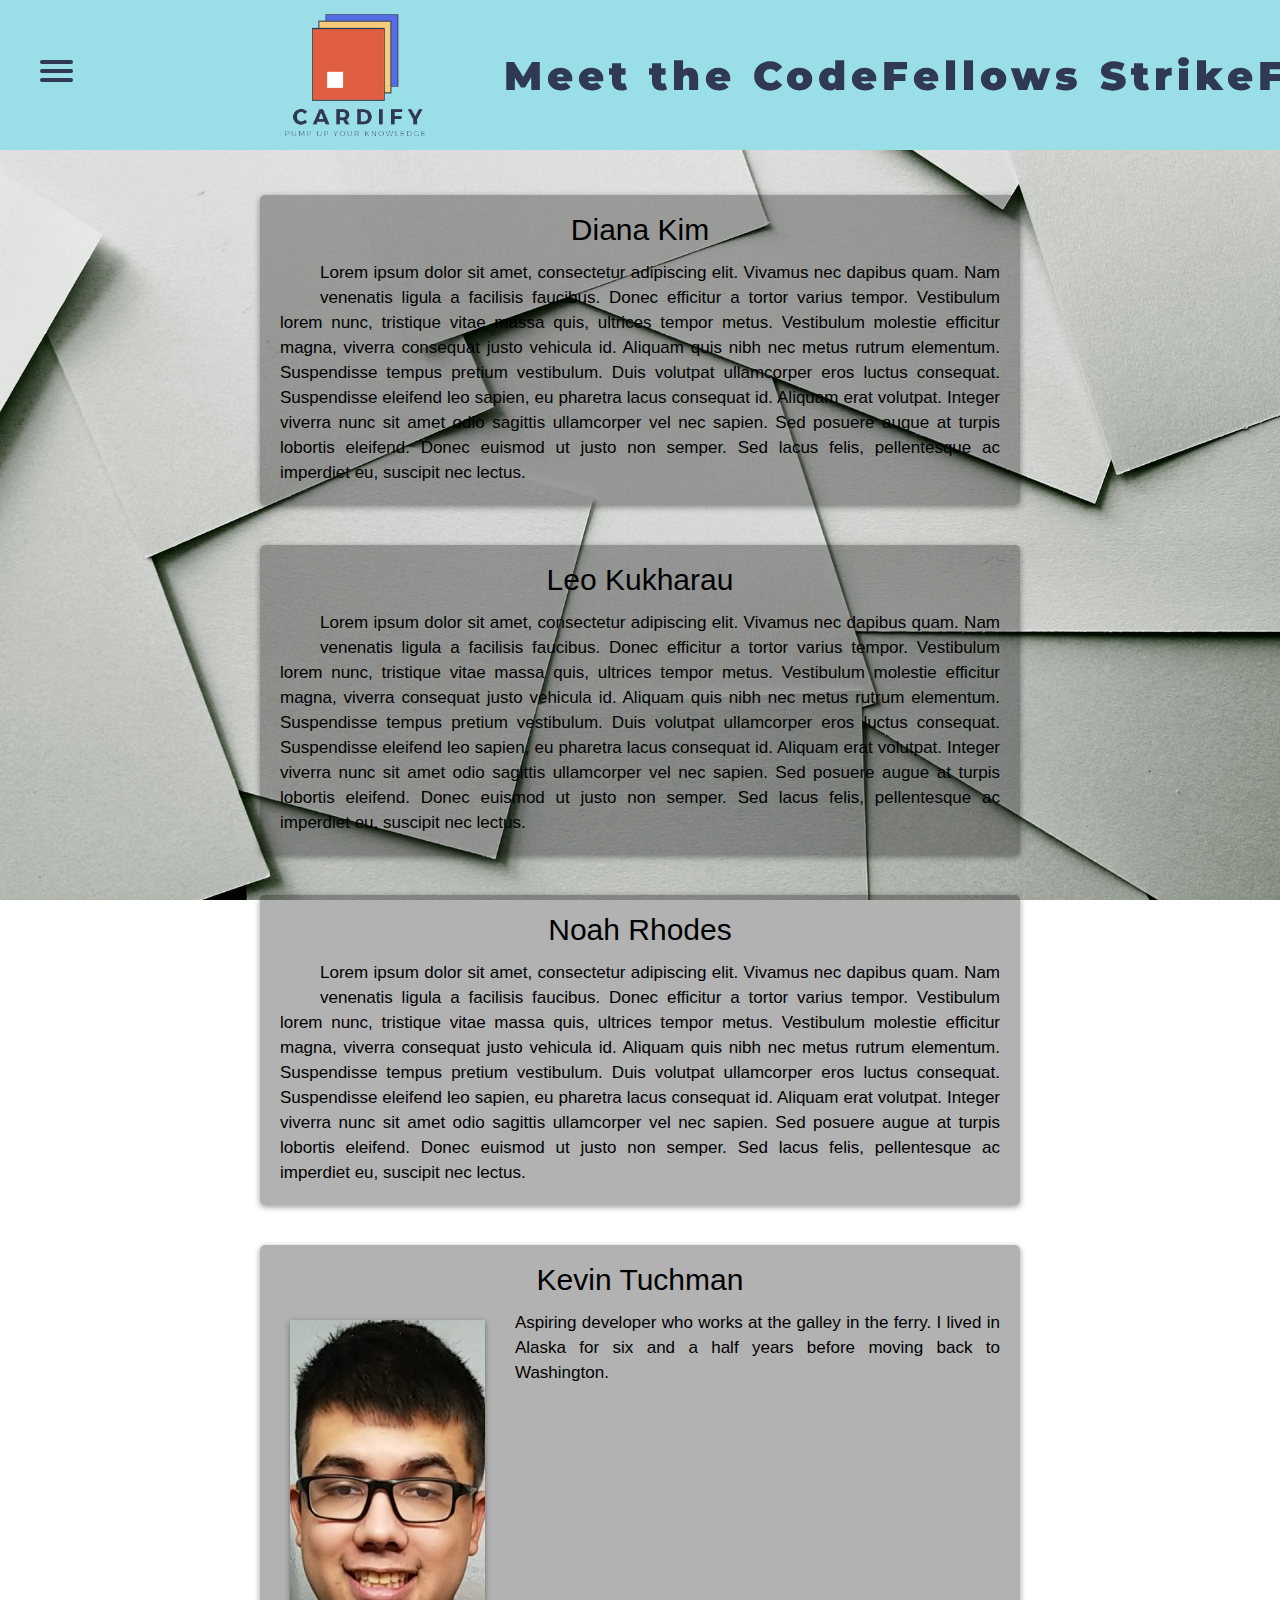
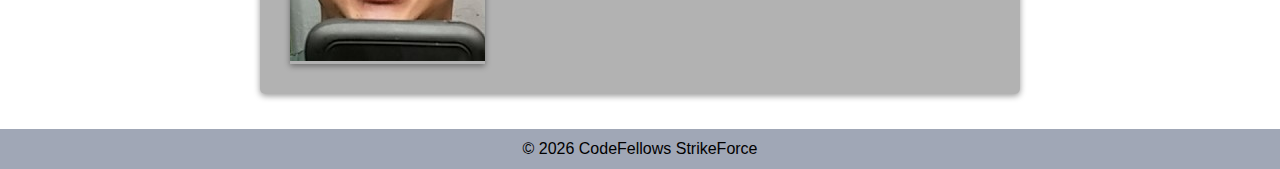
==== commit a6824661: "kevin about me" ====
--- a/about.html
+++ b/about.html
@@ -32,23 +32,23 @@
       <div class="flex-container">
         <section>
           <h4>Diana Kim</h4>
-          <a href="https://www.linkedin.com/in/diana-j-kim/"><img src="img/diana.png" class="profile-pic" alt=""></a>
-          <p>I'm a former Army 'brat' with a passion for all things outdoors (including gardening, sculling, and hiking), watching cute animal videos and solving problems through code. My former life was as an affordable housing syndicator. Throughout my career, I had secretly dreamed of becoming a software developer.</p>
+          <a href="https://www.linkedin.com/in/diana-j-kim/"><img src="http://placehold.it/200x200"  alt=""></a>
+          <p>Lorem ipsum dolor sit amet, consectetur adipiscing elit. Vivamus nec dapibus quam. Nam venenatis ligula a facilisis faucibus. Donec efficitur a tortor varius tempor. Vestibulum lorem nunc, tristique vitae massa quis, ultrices tempor metus. Vestibulum molestie efficitur magna, viverra consequat justo vehicula id. Aliquam quis nibh nec metus rutrum elementum. Suspendisse tempus pretium vestibulum. Duis volutpat ullamcorper eros luctus consequat. Suspendisse eleifend leo sapien, eu pharetra lacus consequat id. Aliquam erat volutpat. Integer viverra nunc sit amet odio sagittis ullamcorper vel nec sapien. Sed posuere augue at turpis lobortis eleifend. Donec euismod ut justo non semper. Sed lacus felis, pellentesque ac imperdiet eu, suscipit nec lectus.</p>
         </section>
         <section>
           <h4>Leo Kukharau</h4>
-          <a href="https://www.linkedin.com/in/leo-kukharau/"><img src="http://placehold.it/200x200" class="profile-pic"   alt=""></a>
+          <a href="https://www.linkedin.com/in/leo-kukharau/"><img src="http://placehold.it/200x200"  alt=""></a>
           <p>Lorem ipsum dolor sit amet, consectetur adipiscing elit. Vivamus nec dapibus quam. Nam venenatis ligula a facilisis faucibus. Donec efficitur a tortor varius tempor. Vestibulum lorem nunc, tristique vitae massa quis, ultrices tempor metus. Vestibulum molestie efficitur magna, viverra consequat justo vehicula id. Aliquam quis nibh nec metus rutrum elementum. Suspendisse tempus pretium vestibulum. Duis volutpat ullamcorper eros luctus consequat. Suspendisse eleifend leo sapien, eu pharetra lacus consequat id. Aliquam erat volutpat. Integer viverra nunc sit amet odio sagittis ullamcorper vel nec sapien. Sed posuere augue at turpis lobortis eleifend. Donec euismod ut justo non semper. Sed lacus felis, pellentesque ac imperdiet eu, suscipit nec lectus.</p>
         </section>
         <section>
           <h4>Noah Rhodes</h4>
-          <a href="https://www.linkedin.com/in/noahmrhodes/"><img src="img/noah.png" class="profile-pic" alt=""></a>
-          <p>I have been in the digital marketing space since 2014, doing analytics work across many different industries. Recently, after listening to a Microsoft event where AI was being used to do things that very closely matched my job description, I became convinced that it was time to make a change to being the guy who builds the thing that automates my job away, rather than being on the recieving end. I spend my free time trying to wrap my brain around the fundamental structure of programming, hanging out with friends and playing with my laser collection.</p>
+          <a href="https://www.linkedin.com/in/noahmrhodes/"><img src="http://placehold.it/200x200"  alt=""></a>
+          <p>Lorem ipsum dolor sit amet, consectetur adipiscing elit. Vivamus nec dapibus quam. Nam venenatis ligula a facilisis faucibus. Donec efficitur a tortor varius tempor. Vestibulum lorem nunc, tristique vitae massa quis, ultrices tempor metus. Vestibulum molestie efficitur magna, viverra consequat justo vehicula id. Aliquam quis nibh nec metus rutrum elementum. Suspendisse tempus pretium vestibulum. Duis volutpat ullamcorper eros luctus consequat. Suspendisse eleifend leo sapien, eu pharetra lacus consequat id. Aliquam erat volutpat. Integer viverra nunc sit amet odio sagittis ullamcorper vel nec sapien. Sed posuere augue at turpis lobortis eleifend. Donec euismod ut justo non semper. Sed lacus felis, pellentesque ac imperdiet eu, suscipit nec lectus.</p>
         </section>
         <section>
           <h4>Kevin Tuchman</h4>
-          <a href="https://www.linkedin.com/in/kevin-tuchman-bb1125190/"><img src="http://placehold.it/200x200" class="profile-pic" alt=""></a>
-          <p>Lorem ipsum dolor sit amet, consectetur adipiscing elit. Vivamus nec dapibus quam. Nam venenatis ligula a facilisis faucibus. Donec efficitur a tortor varius tempor. Vestibulum lorem nunc, tristique vitae massa quis, ultrices tempor metus. Vestibulum molestie efficitur magna, viverra consequat justo vehicula id. Aliquam quis nibh nec metus rutrum elementum. Suspendisse tempus pretium vestibulum. Duis volutpat ullamcorper eros luctus consequat. Suspendisse eleifend leo sapien, eu pharetra lacus consequat id. Aliquam erat volutpat. Integer viverra nunc sit amet odio sagittis ullamcorper vel nec sapien. Sed posuere augue at turpis lobortis eleifend. Donec euismod ut justo non semper. Sed lacus felis, pellentesque ac imperdiet eu, suscipit nec lectus.</p>
+          <a href="https://www.linkedin.com/in/kevin-tuchman-bb1125190/"><img id="kevin" src="img/kevin-201-final-project.jpg" alt="kevin picture"></a>
+          <p>Aspiring developer who works at the galley in the ferry. I lived in Alaska for six and a half years before moving back to Washington.</p>
         </section>
       </div>
     </main>
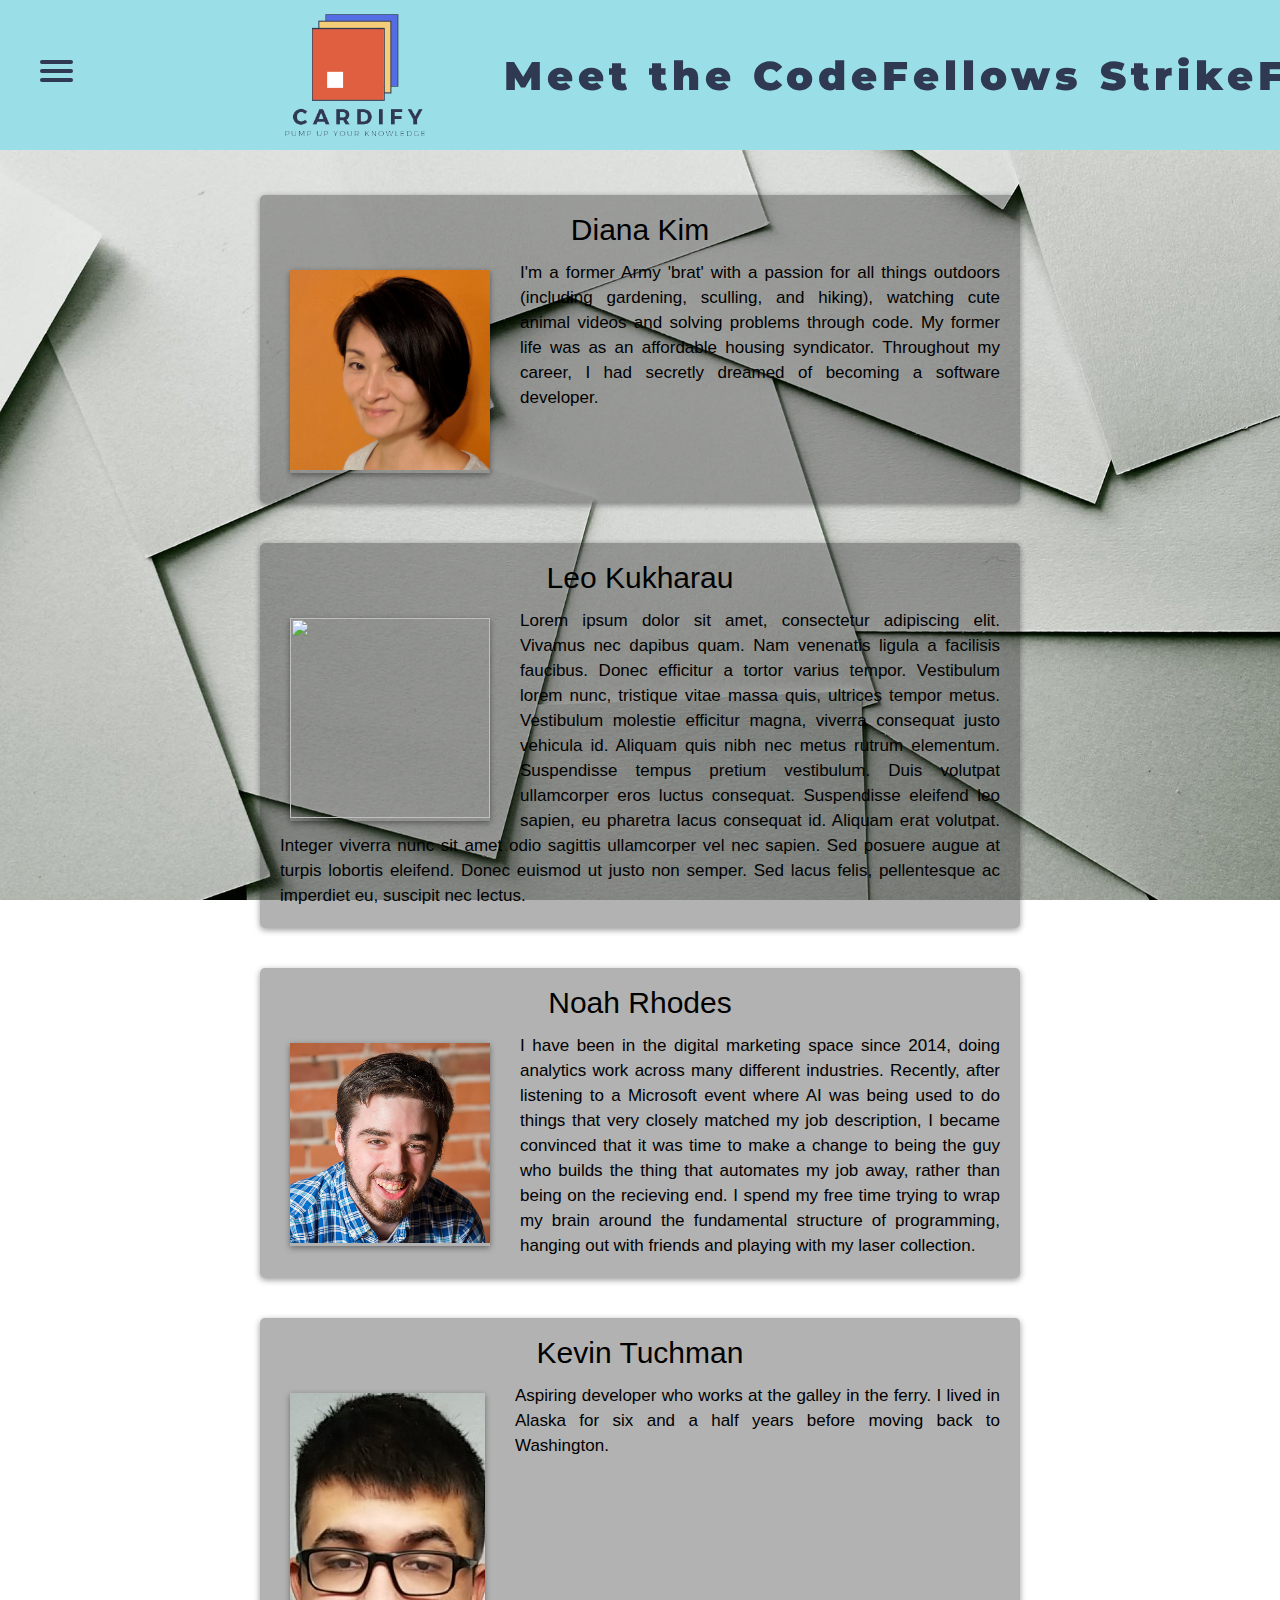
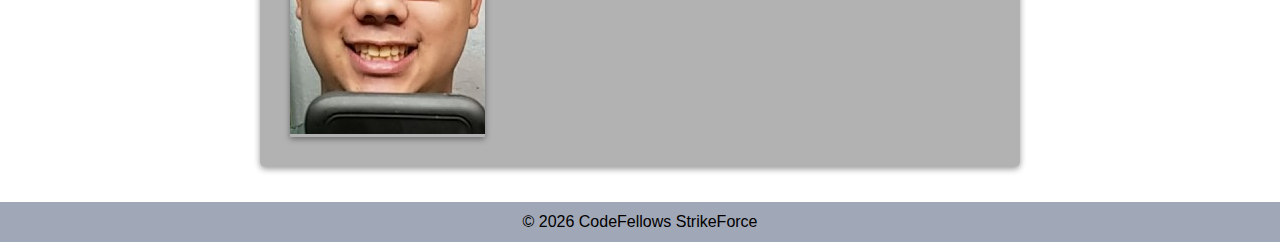
==== commit a8266d28: "Merge branch 'development' into aboutme" ====
--- a/about.html
+++ b/about.html
@@ -32,18 +32,18 @@
       <div class="flex-container">
         <section>
           <h4>Diana Kim</h4>
-          <a href="https://www.linkedin.com/in/diana-j-kim/"><img src="http://placehold.it/200x200"  alt=""></a>
-          <p>Lorem ipsum dolor sit amet, consectetur adipiscing elit. Vivamus nec dapibus quam. Nam venenatis ligula a facilisis faucibus. Donec efficitur a tortor varius tempor. Vestibulum lorem nunc, tristique vitae massa quis, ultrices tempor metus. Vestibulum molestie efficitur magna, viverra consequat justo vehicula id. Aliquam quis nibh nec metus rutrum elementum. Suspendisse tempus pretium vestibulum. Duis volutpat ullamcorper eros luctus consequat. Suspendisse eleifend leo sapien, eu pharetra lacus consequat id. Aliquam erat volutpat. Integer viverra nunc sit amet odio sagittis ullamcorper vel nec sapien. Sed posuere augue at turpis lobortis eleifend. Donec euismod ut justo non semper. Sed lacus felis, pellentesque ac imperdiet eu, suscipit nec lectus.</p>
+          <a href="https://www.linkedin.com/in/diana-j-kim/"><img src="img/diana.png" class="profile-pic" alt=""></a>
+          <p>I'm a former Army 'brat' with a passion for all things outdoors (including gardening, sculling, and hiking), watching cute animal videos and solving problems through code. My former life was as an affordable housing syndicator. Throughout my career, I had secretly dreamed of becoming a software developer.</p>
         </section>
         <section>
           <h4>Leo Kukharau</h4>
-          <a href="https://www.linkedin.com/in/leo-kukharau/"><img src="http://placehold.it/200x200"  alt=""></a>
+          <a href="https://www.linkedin.com/in/leo-kukharau/"><img src="http://placehold.it/200x200" class="profile-pic"   alt=""></a>
           <p>Lorem ipsum dolor sit amet, consectetur adipiscing elit. Vivamus nec dapibus quam. Nam venenatis ligula a facilisis faucibus. Donec efficitur a tortor varius tempor. Vestibulum lorem nunc, tristique vitae massa quis, ultrices tempor metus. Vestibulum molestie efficitur magna, viverra consequat justo vehicula id. Aliquam quis nibh nec metus rutrum elementum. Suspendisse tempus pretium vestibulum. Duis volutpat ullamcorper eros luctus consequat. Suspendisse eleifend leo sapien, eu pharetra lacus consequat id. Aliquam erat volutpat. Integer viverra nunc sit amet odio sagittis ullamcorper vel nec sapien. Sed posuere augue at turpis lobortis eleifend. Donec euismod ut justo non semper. Sed lacus felis, pellentesque ac imperdiet eu, suscipit nec lectus.</p>
         </section>
         <section>
           <h4>Noah Rhodes</h4>
-          <a href="https://www.linkedin.com/in/noahmrhodes/"><img src="http://placehold.it/200x200"  alt=""></a>
-          <p>Lorem ipsum dolor sit amet, consectetur adipiscing elit. Vivamus nec dapibus quam. Nam venenatis ligula a facilisis faucibus. Donec efficitur a tortor varius tempor. Vestibulum lorem nunc, tristique vitae massa quis, ultrices tempor metus. Vestibulum molestie efficitur magna, viverra consequat justo vehicula id. Aliquam quis nibh nec metus rutrum elementum. Suspendisse tempus pretium vestibulum. Duis volutpat ullamcorper eros luctus consequat. Suspendisse eleifend leo sapien, eu pharetra lacus consequat id. Aliquam erat volutpat. Integer viverra nunc sit amet odio sagittis ullamcorper vel nec sapien. Sed posuere augue at turpis lobortis eleifend. Donec euismod ut justo non semper. Sed lacus felis, pellentesque ac imperdiet eu, suscipit nec lectus.</p>
+          <a href="https://www.linkedin.com/in/noahmrhodes/"><img src="img/noah.png" class="profile-pic" alt=""></a>
+          <p>I have been in the digital marketing space since 2014, doing analytics work across many different industries. Recently, after listening to a Microsoft event where AI was being used to do things that very closely matched my job description, I became convinced that it was time to make a change to being the guy who builds the thing that automates my job away, rather than being on the recieving end. I spend my free time trying to wrap my brain around the fundamental structure of programming, hanging out with friends and playing with my laser collection.</p>
         </section>
         <section>
           <h4>Kevin Tuchman</h4>
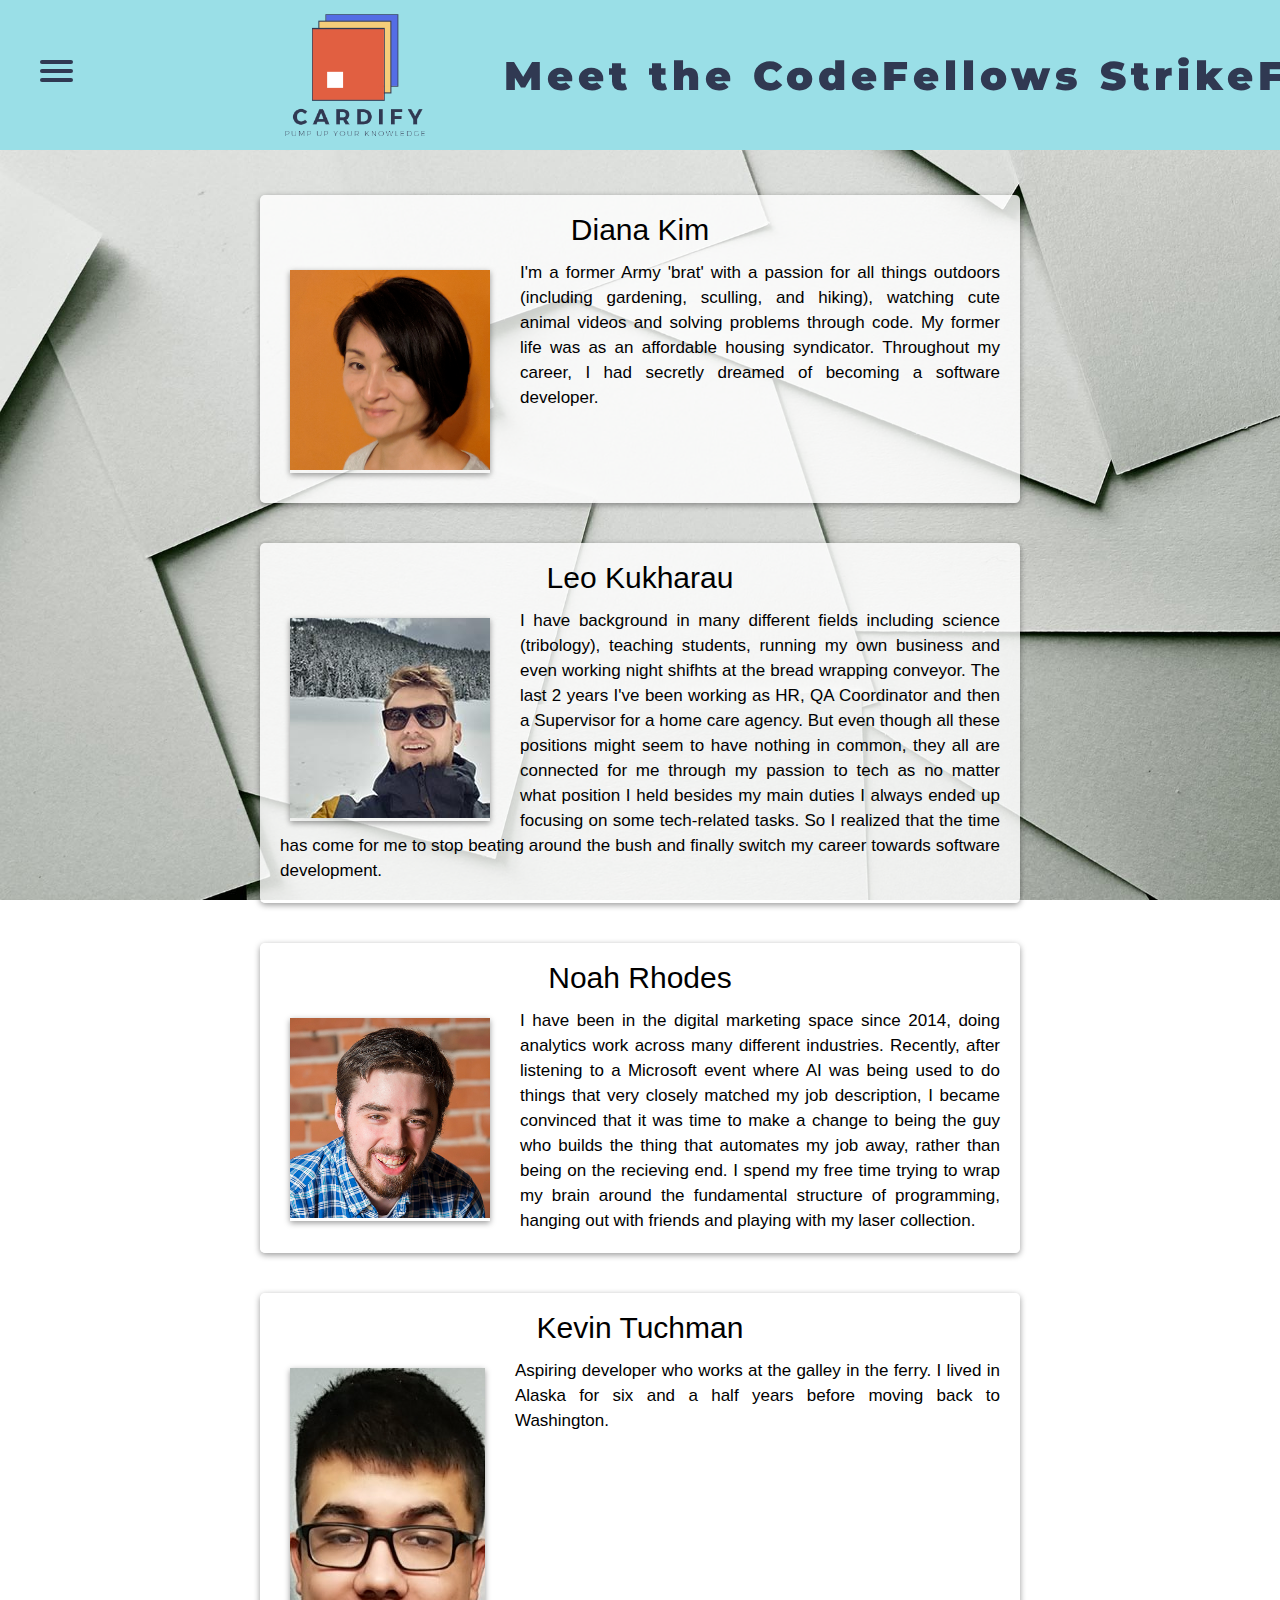
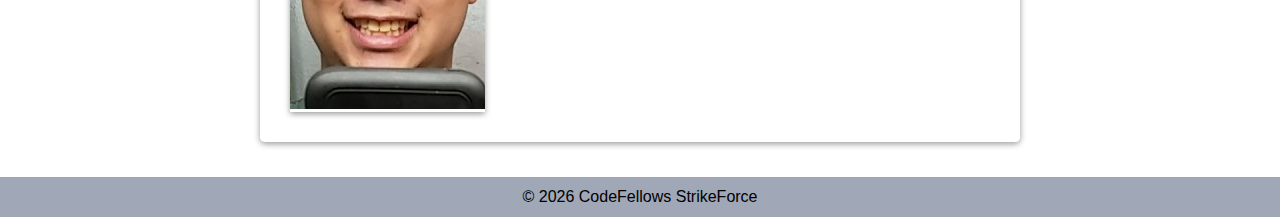
==== commit 9f91503e: "about me added, some dead code deleted" ====
--- a/about.html
+++ b/about.html
@@ -37,8 +37,8 @@
         </section>
         <section>
           <h4>Leo Kukharau</h4>
-          <a href="https://www.linkedin.com/in/leo-kukharau/"><img src="http://placehold.it/200x200" class="profile-pic"   alt=""></a>
-          <p>Lorem ipsum dolor sit amet, consectetur adipiscing elit. Vivamus nec dapibus quam. Nam venenatis ligula a facilisis faucibus. Donec efficitur a tortor varius tempor. Vestibulum lorem nunc, tristique vitae massa quis, ultrices tempor metus. Vestibulum molestie efficitur magna, viverra consequat justo vehicula id. Aliquam quis nibh nec metus rutrum elementum. Suspendisse tempus pretium vestibulum. Duis volutpat ullamcorper eros luctus consequat. Suspendisse eleifend leo sapien, eu pharetra lacus consequat id. Aliquam erat volutpat. Integer viverra nunc sit amet odio sagittis ullamcorper vel nec sapien. Sed posuere augue at turpis lobortis eleifend. Donec euismod ut justo non semper. Sed lacus felis, pellentesque ac imperdiet eu, suscipit nec lectus.</p>
+          <a href="https://www.linkedin.com/in/leo-kukharau/"><img src="img/leo.jpg" class="profile-pic"   alt=""></a>
+          <p>I have background in many different fields including science (tribology), teaching students, running my own business and even working night shifhts at the bread wrapping conveyor. The last 2 years I've been working as HR, QA Coordinator and then a Supervisor for a home care agency. But even though all these positions might seem to have nothing in common, they all are connected for me through my passion to tech as no matter what position I held besides my main duties I always ended up focusing on some tech-related tasks. So I realized that the time has come for me to stop beating around the bush and finally switch my career towards software development.</p>
         </section>
         <section>
           <h4>Noah Rhodes</h4>
--- a/css/about.css
+++ b/css/about.css
@@ -13,7 +13,7 @@
   width: 720px;
   margin: 20px;
   padding: 20px;
-  background: rgba(0, 0, 0, 0.3);
+  background: rgba(255, 255, 255, 0.8);
   box-shadow: 0px 2px 6px 0px rgba(0,0,0,0.4);
   border-radius: 5px;
 }
